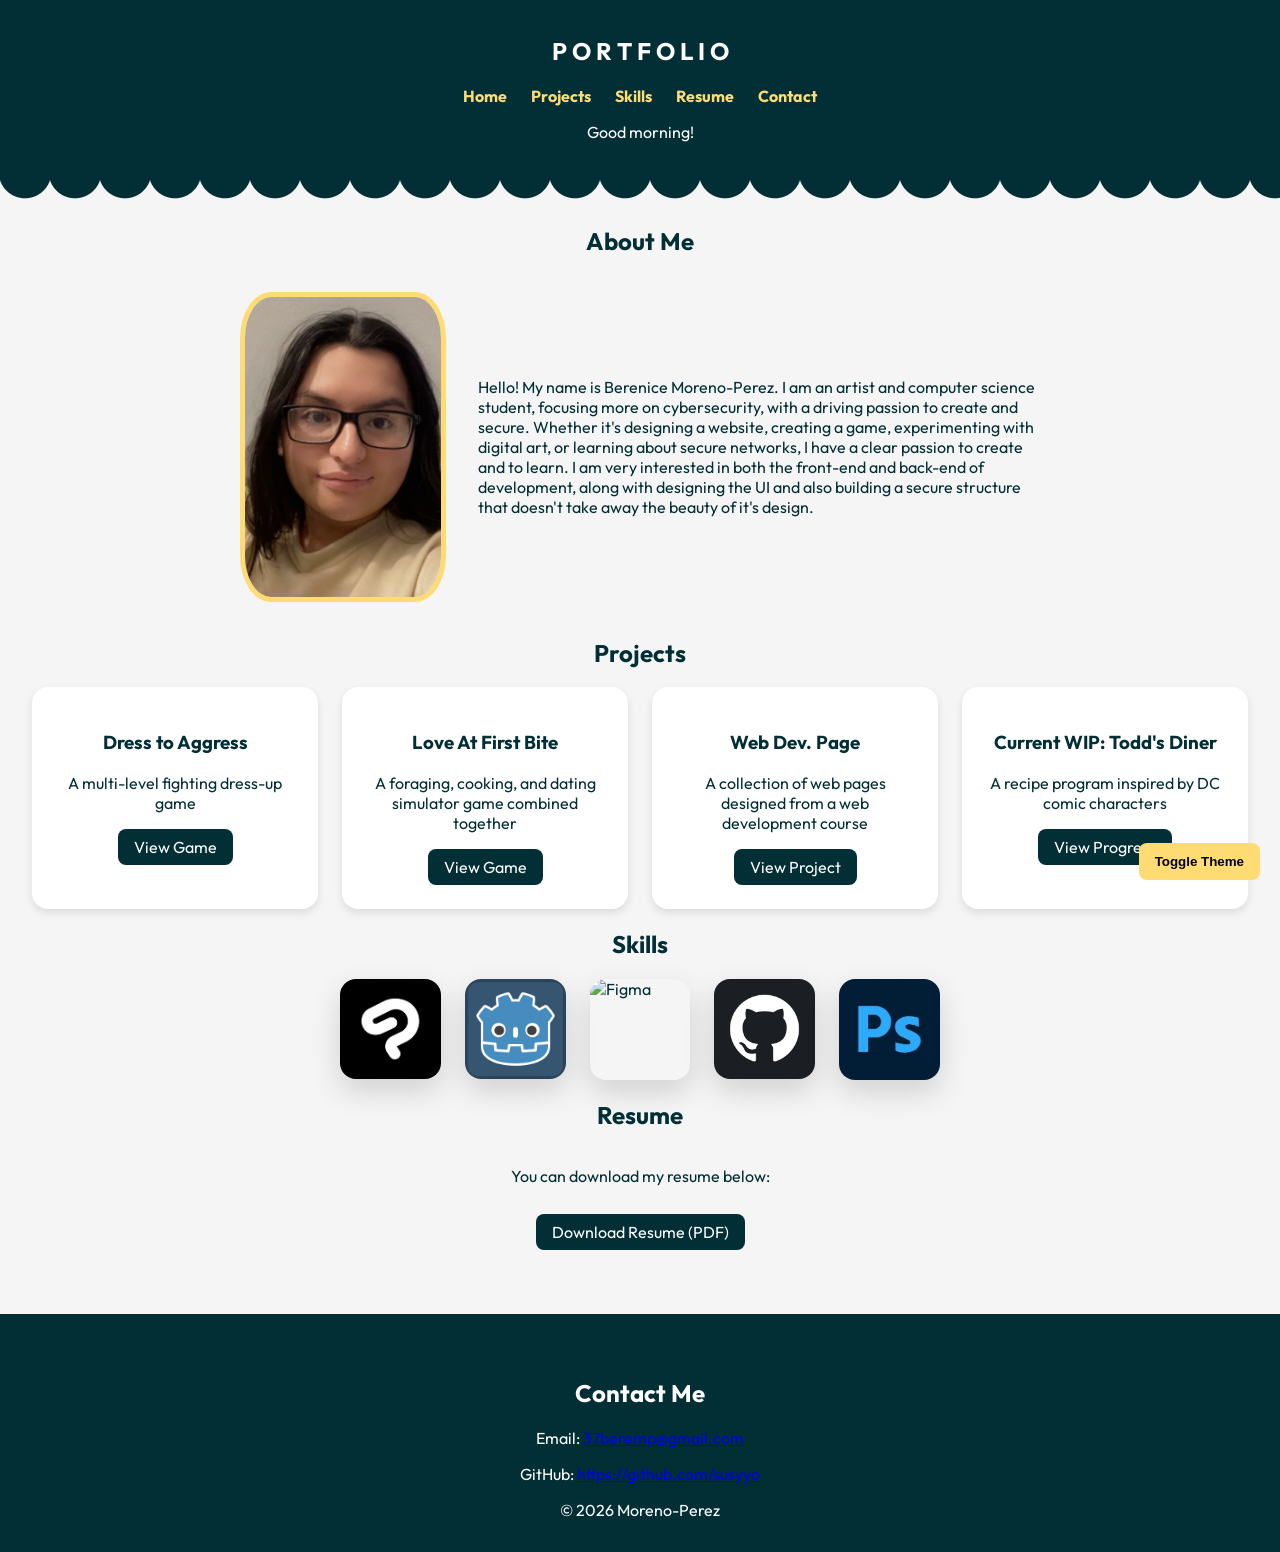
==== index.html @ f10eac1c "Add files via upload" ====
<!DOCTYPE html>
<html lang="en">
    <head>
        <meta charset="UTF-8" />
        <meta name="viewport" content="width=device-width, initial-scale=1.0" />
        <title> Suyyo | Portfolio</title>
        <link rel="stylesheet" href="style.css" />
    </head>

    <body>
        <header>
            <!--img src="assets/logo.png" alt="Logo" class="logo" /-->
            <h2>P  O  R  T  F  O  L  I  O</h2>
            <!--<h1>Welcome!</h1>-->
            <nav>
                <ul>
                    <li><a href="#home">Home</a></li>
                    <li><a href="#projects">Projects</a></li>
                    <li><a href="#skills">Skills</a></li>
                    <li><a href="#resume">Resume</a></li>
                    <li><a href="#contact">Contact</a></li>
                </ul>
            </nav>
        </header>

        <section id="scallop" class="scallop divider">
            <div class="scallop-divider">
            </div>
        </section>


        <main>
            <section id="about-me" class="section about me">
                <h2> About Me </h2>
                <section id="bio">
                    <div class ="bio-section">
                        <img src="ProfPic.png" alt="Profile Photo" class="profile-img">
                        <p> 
                            Hello! My name is Berenice Moreno-Perez. I am an artist and computer science student, focusing more on
                            cybersecurity, with a driving passion to create and secure. Whether it's 
                            designing a website, creating a game, experimenting with digital art, or learning
                            about secure networks, I have a clear passion to create and to learn. I am
                            very interested in both the front-end and back-end of development, along with designing
                            the UI and also building a secure structure that doesn't take away the beauty
                            of it's design.
                        </p>
                    </div>
                </section>
            </section>

            <section id="projects">
                <h2>Projects</h2>
                <div class="project-grid">
                    <div class="project-card">
                        <h3>Dress to Aggress</h3>
                        <p>A multi-level fighting dress-up game</p>
                        <a href="https://umkcgamedevclub2025.itch.io/dress-to-agress" class="btn">View Game</a>
                    </div>

                    <div class="project-card">
                        <h3>Love At First Bite</h3>
                        <p>A foraging, cooking, and dating simulator game combined together</p>
                        <a href="https://umkcgamedevclub2025.itch.io/love-at-first-bite" class="btn">View Game</a>
                    </div>

                    <div class="project-card">
                        <h3>Web Dev. Page</h3>
                        <p>A collection of web pages designed from a web development course</p>
                        <a href="home.html" class="btn">View Project</a>
                    </div>

                    <div class="project-card">
                        <h3>Current WIP: Todd's Diner</h3>
                        <p>A recipe program inspired by DC comic characters</p>
                        <a href="Todds_Diner/Todds_Diner.html" class="btn">View Progress</a>
                    </div>
                </div>
            </section>


            <section id="skills">
                <h2>Skills</h2>
                <div class="icon-row">
                    <img src="SkillsIcon/ClipStudioIcon.png" alt="Clip Studio Paint">
                    <img src="SkillsIcon/GodotIcon.png" alt="Godot">
                    <img src="SkillsIcon/FigmaIcon.png" alt="Figma">
                    <img src="SkillsIcon/GitHubIcon.png" alt="GitHub">
                    <img src="SkillsIcon/PhotoshopIcon.jpg" alt="Photoshop">
                </div>
            </section>

            <section id="resume"> 
                <h2>Resume</h2>
                <div class="resumeSection">
                    <p>You can download my resume below:</p>
                    <a href="Resume2026_MP.pdf" class="btn">Download Resume (PDF)</a>
                </div>
            </section>
        </main>

        <footer>
            <section id="contact">
                <h2>Contact Me</h2>
                <p>Email: <a href="37beremp@gmail.com"  id="sites">37beremp@gmail.com</a></p>
                <p>GitHub: <a href="https://github.com/susyyo" target="_blank" id="sites">https://github.com/susyyo</a></p>
            </section>

            <p>&copy; <span id="copyright"></span> Moreno-Perez</p>

        </footer>

        <script src="script.js"></script>

        </body>
    </html>
---- style.css ----
@import url('https://fonts.googleapis.com/css2?family=Outfit:wght@300;400;600;700&display=swap');

:root {
  --dark-color: #022e36;
  --accent-color: #ffdc73;
  --light-bg: #f5f5f5;
  --dark-bg: #011d22;
  --text-dark: #022e36;
  --text-light: #ffffff;
}

body {
  margin: 0;
  font-family: 'Outfit', sans-serif;
  background-color: var(--light-bg);
  color: var(--text-dark);
  transition: background 0.3s, color 0.3s;
}

header {
  text-align: center;
  padding: 1rem;
  background-color: var(--dark-color);
  color: white;
}

.scallop {
  position:relative;
  background: #172F35;
}

.scallop::after { 
  position:absolute;
  bottom: -50px;
  left: 0px;
  width: 100%;
  content:" ";
  background: 
  radial-gradient(circle at 50% 0%, #022e36 25%, #f5f5f5 26%, #f5f5f5 40%);
  color: var(--text-dark);
  transition: background 0.3s, color 0.3s;
  background-color: #172F35;
  background-size:50px 100px;
  height:20px;
  background-repeat: repeat-x;
  padding: 1rem;
}

nav ul {
  list-style: none;
  display: flex;
  justify-content: center;
  gap: 1.5rem;
  padding: 0;
}

nav a {
  text-decoration: none;
  color: var(--accent-color);
  font-weight: bold;
}

main {
  padding: 2rem;
}

h2 {
  text-align: center;
}

.project-grid {
  display: grid;
  grid-template-columns: repeat(auto-fit, minmax(250px, 1fr));
  gap: 1.5rem;
}

.project-card {
  background: white;
  padding: 1.5rem;
  border-radius: 16px;
  box-shadow: 0 4px 8px rgba(0,0,0,0.1);
  text-align: center;
  transform: translateY(0);
  transition: transform 0.2s ease-in-out, box-shadow 0.3s;
}

.project-card:hover {
  transform: translateY(-5px);
  box-shadow: 0 4px 12px var(--accent-color);
}

.profile-img {
  width: 250px;
  height: 300px;
  border-radius: 15%;
  object-fit: cover;
  border: 5px solid var(--accent-color);
}

.btn {
  background: var(--dark-color);
  color: white;
  padding: 0.5rem 1rem;
  border-radius: 8px;
  text-decoration: none;
  display: inline-block;
  margin-top: 1rem;
  transition: box-shadow 0.3s;

  margin: 0 auto;
}

.btn:hover {
  box-shadow: 0 0 10px var(--accent-color);
}

#contact {
  margin-top: 3rem;
  text-align: center;
}

sites:link{
  color: white;
}

footer {
  text-align: center;
  padding: 1rem;
  margin-top: 2rem;
  background: var(--dark-color);
  color: white;
}

.dark-mode {
  background-color: var(--dark-bg);
  color: var(--text-light);
}

.dark-mode .project-card {
  background: var(--dark-color);
  color: var(--text-light);
}

.dark-mode .scallop::after{
    position:absolute;
    bottom: -50px;  
    left: 0px;
    width: 100%;
    content:" ";
    background: radial-gradient(circle at 50% 0%, #022e36 25%, var(--dark-bg) 26%, var(--dark-bg) 40%);
    background-color: #172F35;
    background-size:50px 100px;
    height:20px;
    background-repeat: repeat-x;
    padding: 1rem;
}

#darkToggle {
  position: fixed;
  right: 20px;
  bottom: 20px;
  padding: 0.7rem 1rem;
  border: none;
  border-radius: 8px;
  background: var(--accent-color);
  cursor: pointer;
  font-weight: bold;
}

@media (max-width: 768px) {
  nav ul {
    flex-direction: column;
  }
}

.bio-section {
  display: flex;
  gap: 2rem;
  align-items: center;
  max-width: 800px;
  margin: auto;
  padding: 1rem;
}

.resumeSection {
  display: flex;
  flex-direction: column;
  align-items: center;
  margin: auto;
  justify-content: center;
  gap: 0.75rem;
}

#skills{
  max-width: 600px;
  display: flex;
  flex-direction: column;
  align-items: center;
  margin: auto;
  justify-content: center;
}

.icon-row {
  display: grid;
  grid-template-columns: repeat(5, 1fr);
  gap: 24px;
}

.icon-row img {
  width: 100%;
  border-radius: 16px;
  box-shadow: 0 12px 30px rgba(0,0,0,.15);
}
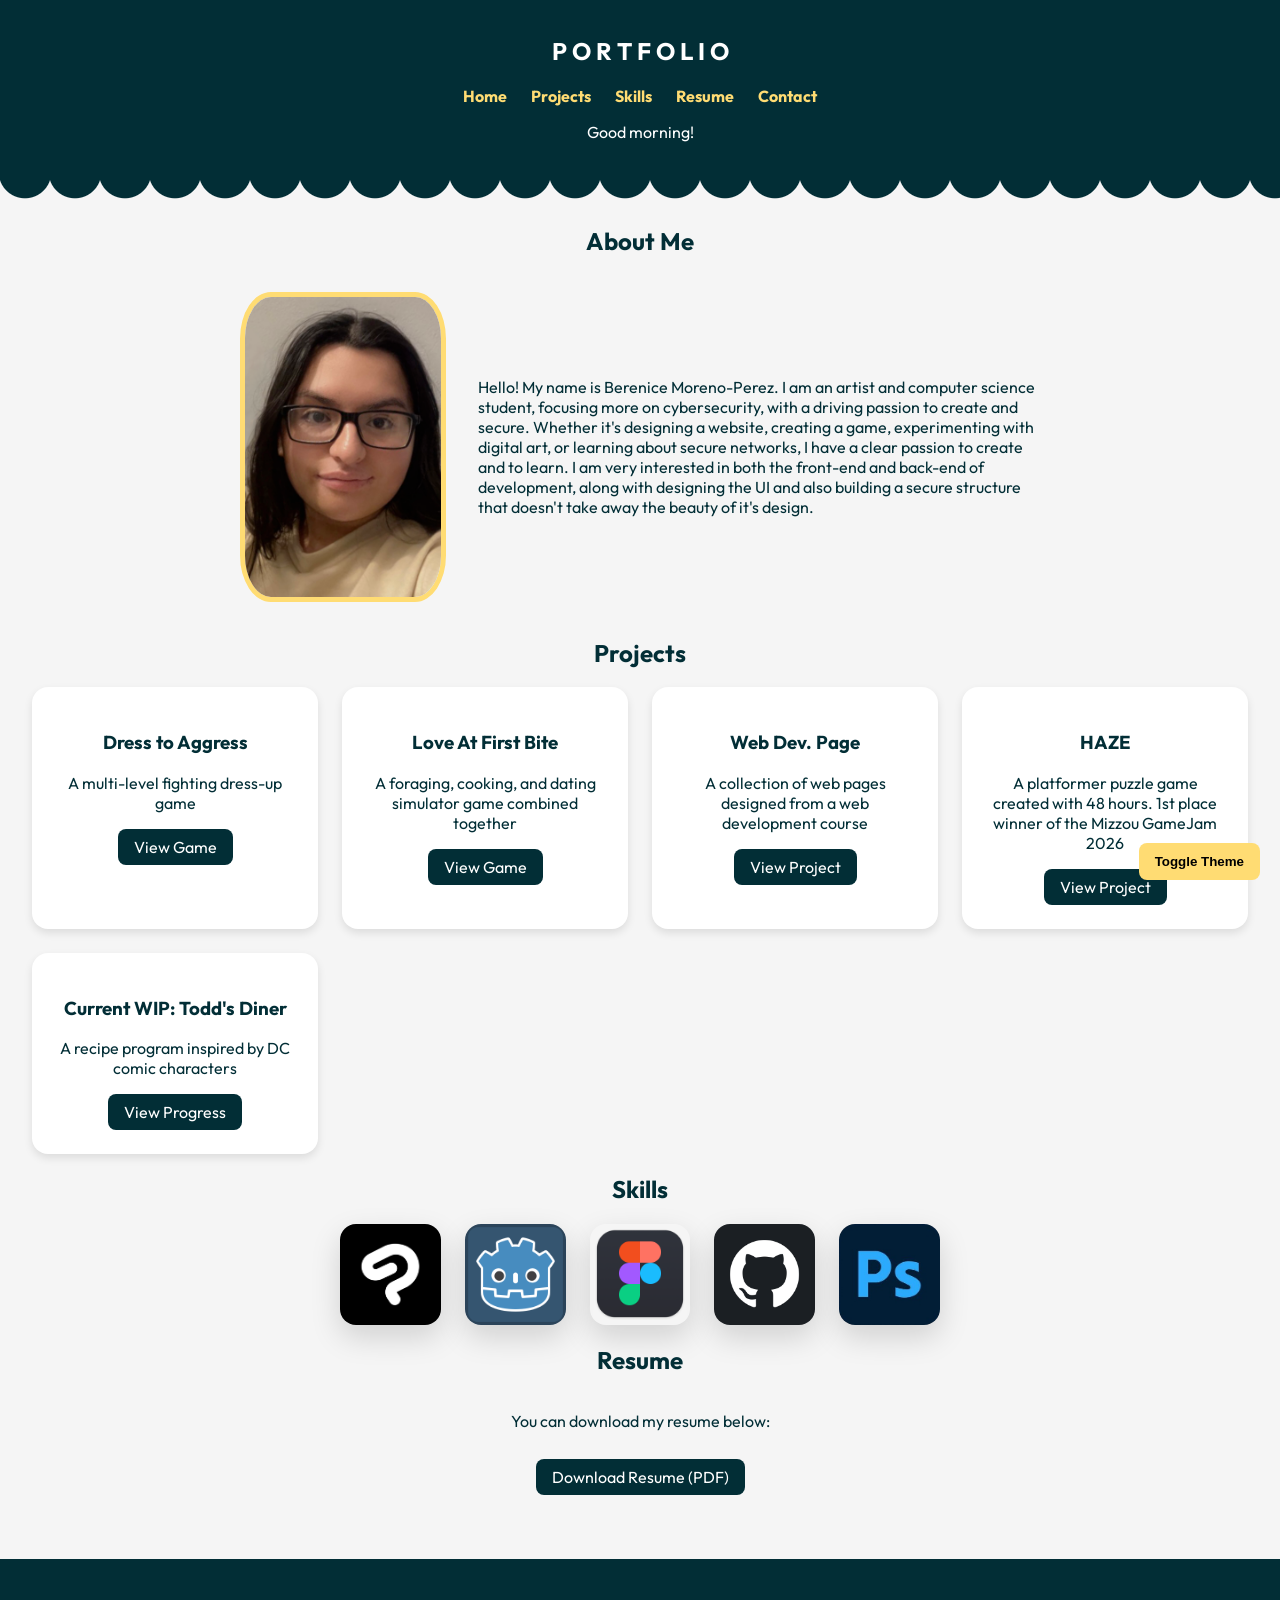
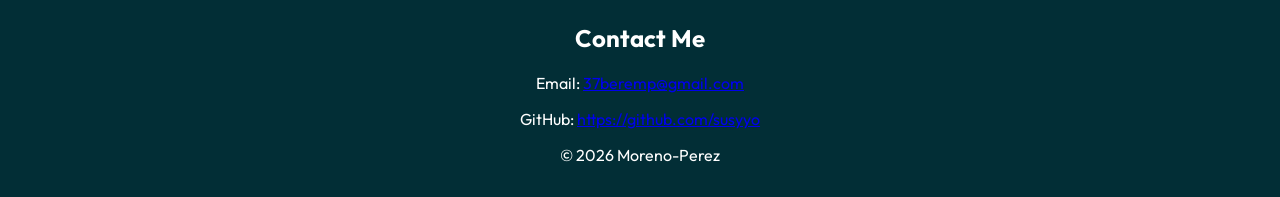
==== commit bce45df5: "Update index.html" ====
--- a/index.html
+++ b/index.html
@@ -70,6 +70,12 @@
                     </div>
 
                     <div class="project-card">
+                        <h3>HAZE</h3>
+                        <p>A platformer puzzle game created with 48 hours. 1st place winner of the Mizzou GameJam 2026</p>
+                        <a href="https://umkcgamedevclub2025.itch.io/haze" class="btn">View Project</a>
+                    </div>
+
+                    <div class="project-card">
                         <h3>Current WIP: Todd's Diner</h3>
                         <p>A recipe program inspired by DC comic characters</p>
                         <a href="Todds_Diner/Todds_Diner.html" class="btn">View Progress</a>
